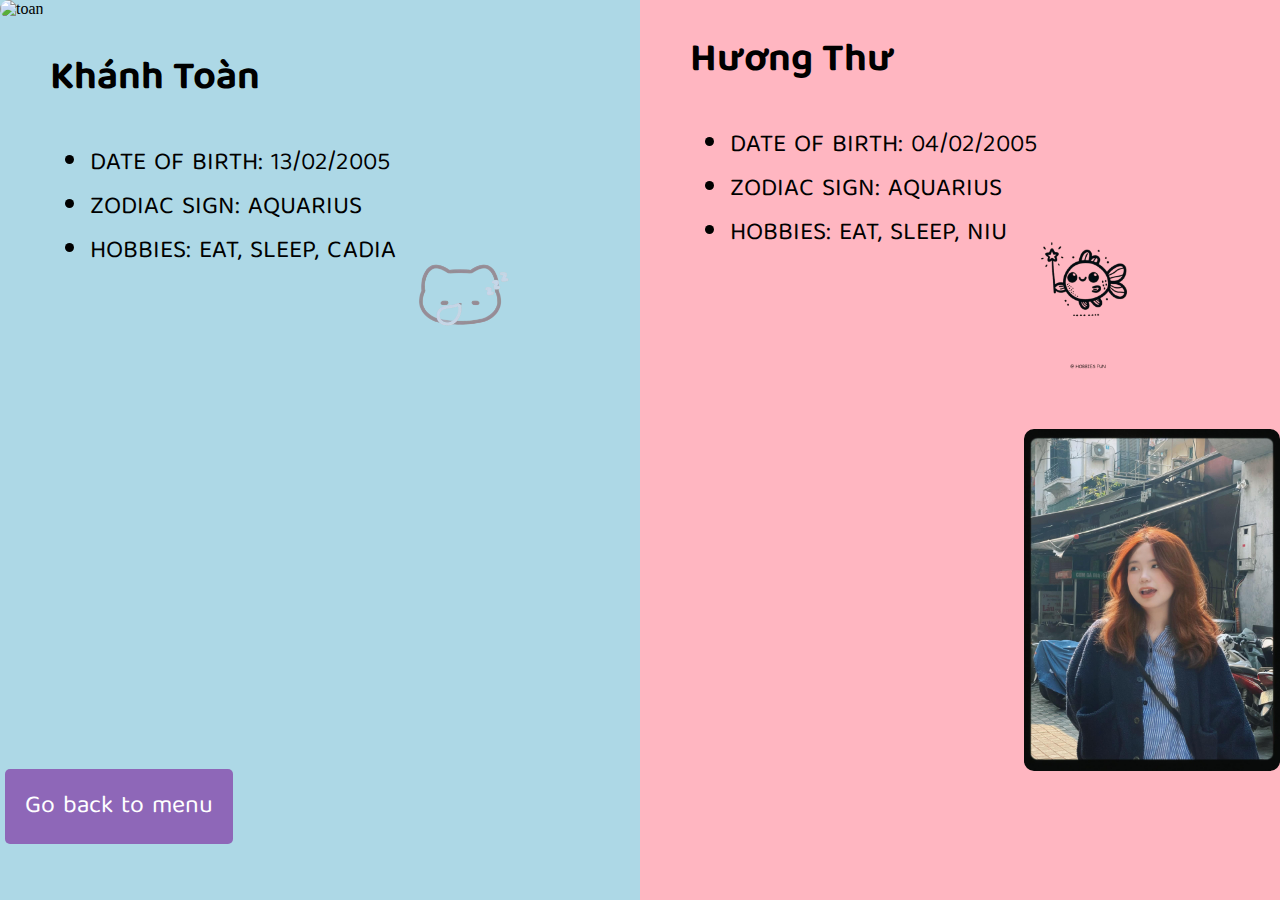
==== html/info.html @ b4d9a455 "." ====
<!DOCTYPE html>

<html lang = "vi">
<head>
    <title>Couple's info</title>
    <meta charset="UTF-8">
    <meta name="viewport" content="width=device-width, initial-scale=1.0">
    <link rel="stylesheet" href="../css/info.css"> <!-- Link to your CSS file -->
    <link href="https://fonts.google.com/share?selection.family=Lobster" rel="stylesheet">
    <link href="https://fonts.googleapis.com/css2?family=Baloo+Tamma+2:wght@400;500&display=swap" rel="stylesheet">
</head>
<body>
    <div class = "left">
        <img id ="imgtoan" src ="pics/36. Nguyễn Khánh Toàn.jpg" alt = "toan">
        <div style="margin-left: 50px;">
            <h1>Khánh Toàn</h1>
            <ul>
                <li>DATE OF BIRTH: 13/02/2005</li>
                <li>ZODIAC SIGN: AQUARIUS</li>
                <li>HOBBIES: EAT, SLEEP, CADIA<img src="pics/caticon.png" style="position:absolute;max-width: 10%;"></li>

            </ul>
        </div>
        <button class="custom-button" style="position: absolute; top: 85%">Go back to menu</button>
    </div>
    <!-- <img id="img1" src="pics/9ccfe61d07681cb6007ea54cec05aa01-removebg-preview.png" alt="heart"> -->
    <div class = "right">
        <div style="margin-left: 50px">
            <h1>Hương Thư</h1>
            <ul>
                <li>DATE OF BIRTH: 04/02/2005</li>
                <li>ZODIAC SIGN: AQUARIUS</li>
                <li>HOBBIES: EAT, SLEEP, NIU <img src="pics/fish-removebg-preview.png" style="position:absolute;max-width: 10%;left:80%; top:20%"></li>
            </ul>
        </div>
        <img id ="imgca" src ="pics/ca.jpg" alt = "ca">
    </div>
    

    <script src="../js/scripts.js"></script>
</body>

</html>
---- css/info.css ----
/* Reset margin mặc định của body */
body {
    margin: 0;
    display: flex;
    height: 100vh; /*Chieu cao man hinh*/
}

/*Ca hai phan chiem 50% man hinh*/
.left, .right{
    flex:1;
}

.left {
    background-color: lightblue; /* Màu nền cho phần bên trái */
}

.right {
    background-color: lightpink; /* Màu nền cho phần bên phải */
}

#img1 {
    position: absolute;
    top: 50%;
    left: 50%;
    transform: translate(-50%,-50%);
    width: 10%;
}

#imgtoan {
    position: relative;
    top: 0%;
    left: 0%;
    width: 40%;
    border-radius: 10px;
}

#imgca {
    position: absolute;
    top: 47.7%;
    left: 80%;
    transform: translate(-10%, -10);
    max-width: 20%;
    border-radius: 10px;
}

h1 {
    font-family: "Baloo Tamma 2", cursive;
    font-size: 40px;

}

li {
    font-size: 25px;
    font-family: "Baloo Tamma 2", cursive;
}

.custom-button {
    background-color: #8e67b8; /* Màu nền */
    color: white; /* Màu chữ */
    border: none; /* Không có viền */
    padding: 10px 20px; /* Khoảng cách bên trong */
    text-align: center; /* Căn giữa văn bản */
    text-decoration: none; /* Bỏ gạch chân */
    display: inline-block; /* Hiển thị inline block */
    font-size: 25px; /* Kích thước chữ */
    font-family: "Baloo Tamma 2", cursive;
    margin: 4px 5px; /* Khoảng cách bên ngoài */
    cursor: pointer; /* Con trỏ khi hover */
    border-radius: 5px; /* Bo góc */
    transition: background-color 0.3s; /* Hiệu ứng chuyển màu */
    width:fit-content;
    height: 75px;

}
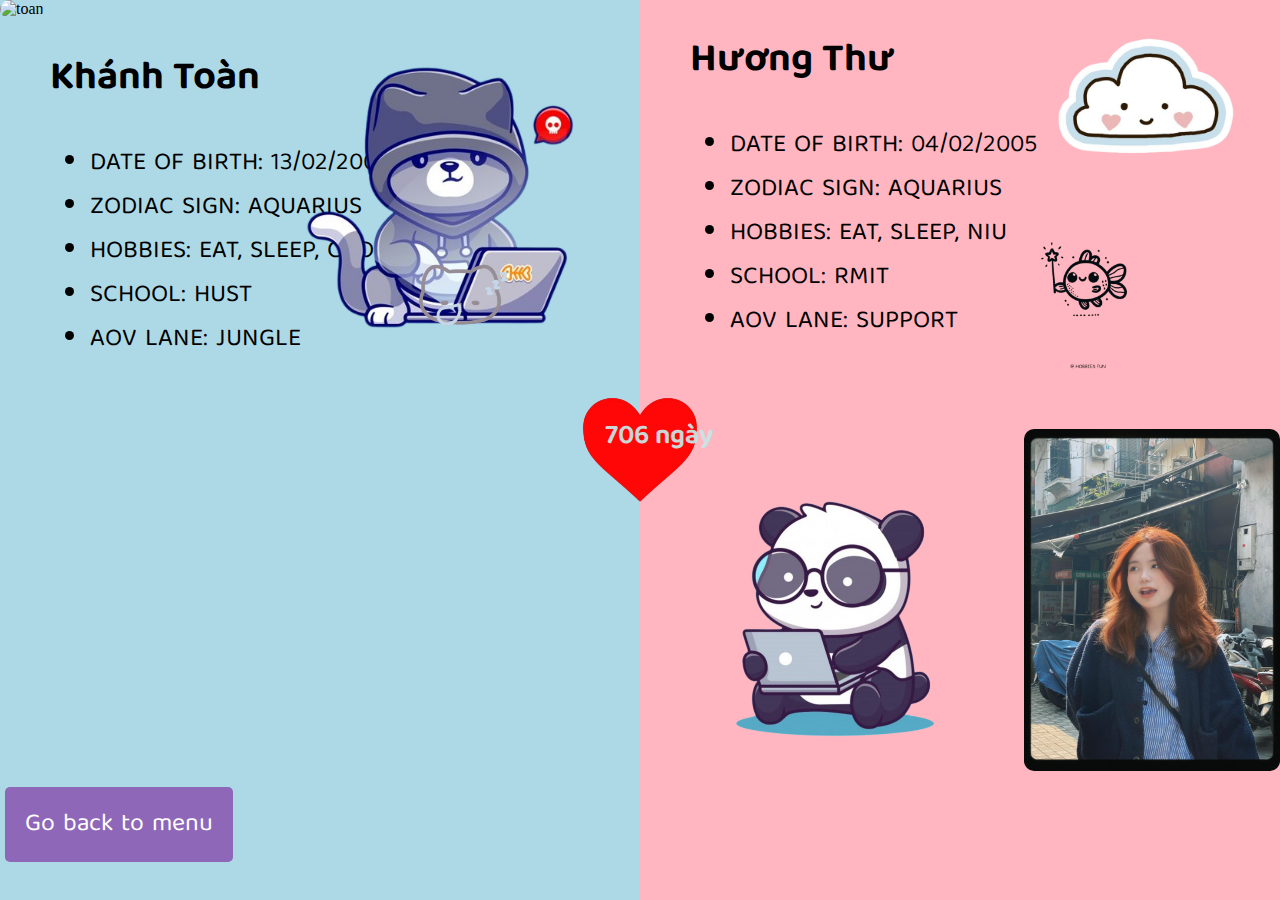
==== commit 4d5cff3b: "done info page" ====
--- a/html/info.html
+++ b/html/info.html
@@ -8,22 +8,28 @@
     <link rel="stylesheet" href="../css/info.css"> <!-- Link to your CSS file -->
     <link href="https://fonts.google.com/share?selection.family=Lobster" rel="stylesheet">
     <link href="https://fonts.googleapis.com/css2?family=Baloo+Tamma+2:wght@400;500&display=swap" rel="stylesheet">
+
 </head>
 <body>
     <div class = "left">
         <img id ="imgtoan" src ="pics/36. Nguyễn Khánh Toàn.jpg" alt = "toan">
+        <img id ="catcode" src ="pics/hacker-removebg-preview.png" alt ="catcode">
         <div style="margin-left: 50px;">
             <h1>Khánh Toàn</h1>
             <ul>
                 <li>DATE OF BIRTH: 13/02/2005</li>
                 <li>ZODIAC SIGN: AQUARIUS</li>
                 <li>HOBBIES: EAT, SLEEP, CADIA<img src="pics/caticon.png" style="position:absolute;max-width: 10%;"></li>
-
+                <li>SCHOOL: HUST</li>
+                <li>AOV LANE: JUNGLE</li>
             </ul>
         </div>
-        <button class="custom-button" style="position: absolute; top: 85%">Go back to menu</button>
+        <button onclick="goBackMenu()" class="custom-button" style="position: absolute; top: 87%">Go back to menu</button>
     </div>
-    <!-- <img id="img1" src="pics/9ccfe61d07681cb6007ea54cec05aa01-removebg-preview.png" alt="heart"> -->
+    <div class ="count_container">
+        <img id="img1" src="pics/9ccfe61d07681cb6007ea54cec05aa01-removebg-preview.png" alt="heart">
+        <h3 id ="day_count">0 ngày</h3>
+    </div>
     <div class = "right">
         <div style="margin-left: 50px">
             <h1>Hương Thư</h1>
@@ -31,13 +37,30 @@
                 <li>DATE OF BIRTH: 04/02/2005</li>
                 <li>ZODIAC SIGN: AQUARIUS</li>
                 <li>HOBBIES: EAT, SLEEP, NIU <img src="pics/fish-removebg-preview.png" style="position:absolute;max-width: 10%;left:80%; top:20%"></li>
+                <li>SCHOOL: RMIT</li>
+                <li>AOV LANE: SUPPORT</li>
             </ul>
         </div>
         <img id ="imgca" src ="pics/ca.jpg" alt = "ca">
+        <img id ="panda" src="pics/pandawork-removebg-preview.png" alt="">
+        <img id = "cloud" src ="pics/cloud-removebg-preview.png" alt="">
     </div>
     
-
+    <script>
+        document.addEventListener('DOMContentLoaded', function() {
+            const targetDate = new Date('2024-08-19');
+            var dayCountElement = document.getElementById("day_count");
+    
+            function updateDayCount(){
+                var now = new Date();
+                var difference = now - targetDate;
+    
+                var days = Math.floor(difference/(1000*60*60*24))
+                dayCountElement.innerHTML = `${days} ngày`;
+            }
+            updateDayCount();
+        });
+        </script>
     <script src="../js/scripts.js"></script>
 </body>
-
 </html>--- a/css/info.css
+++ b/css/info.css
@@ -71,4 +71,32 @@
     width:fit-content;
     height: 75px;
 
+}
+
+#catcode{
+    position: absolute;
+    top: 0%;
+    left: 20%;
+    width: 30%;
+}
+#panda {
+    position: absolute;
+    top: 55%;
+    left: 55%;
+    width: 20%;
+}
+#cloud {
+    position: absolute;
+    top:0%;
+    left:82%;
+    width: 15%;
+}
+
+#day_count {
+    font-family: "Baloo Tamma 2", cursive;
+    font-size: 27px;
+    color:rgba(201, 228, 228, 0.947);
+    position: absolute;
+    top:43%;
+    left: 47.3%;
 }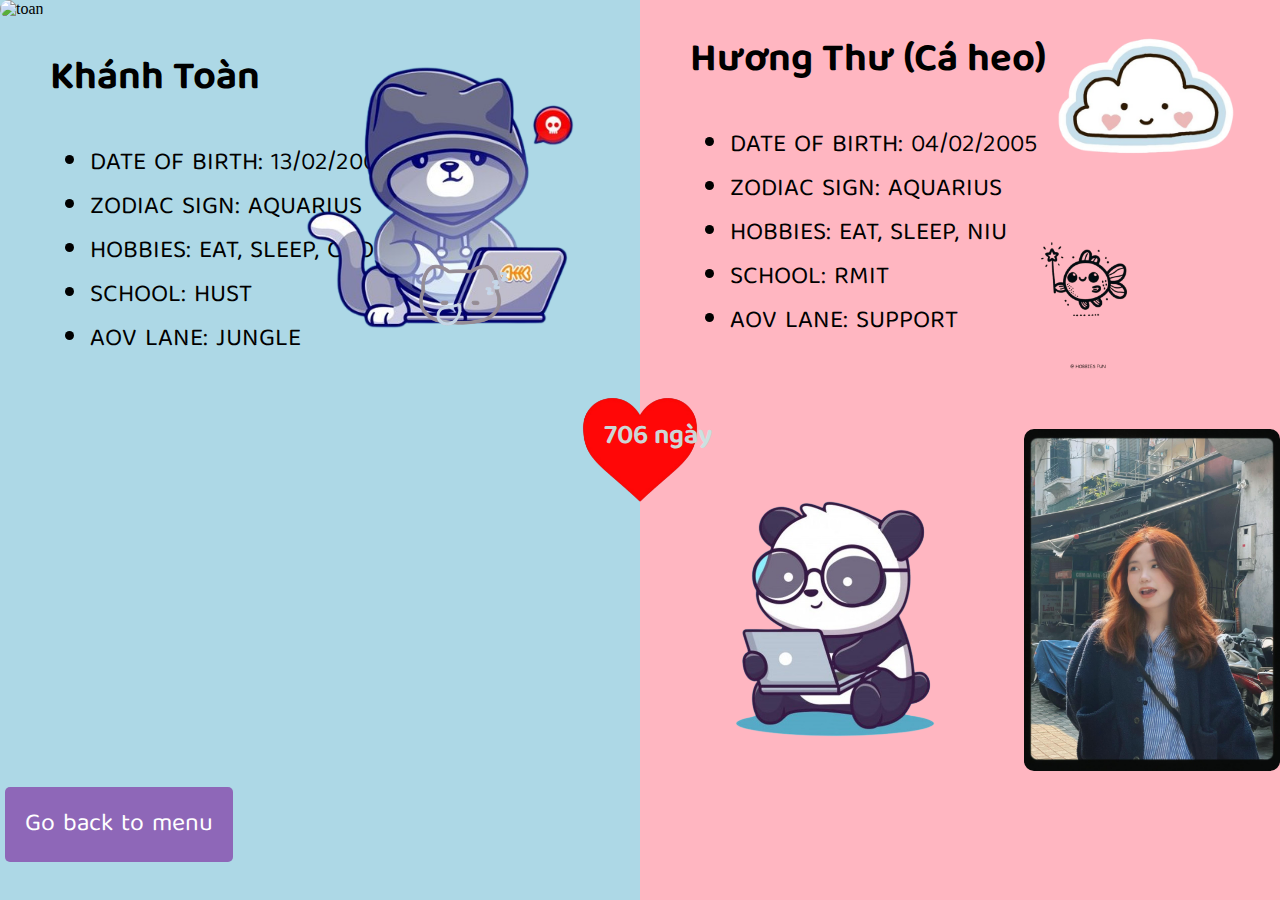
==== commit 6dd66d38: "firstdraft" ====
--- a/html/info.html
+++ b/html/info.html
@@ -8,6 +8,8 @@
     <link rel="stylesheet" href="../css/info.css"> <!-- Link to your CSS file -->
     <link href="https://fonts.google.com/share?selection.family=Lobster" rel="stylesheet">
     <link href="https://fonts.googleapis.com/css2?family=Baloo+Tamma+2:wght@400;500&display=swap" rel="stylesheet">
+    <link rel="icon" href="pics/favicon.ico" type="image/x-icon">
+
 
 </head>
 <body>
@@ -32,7 +34,7 @@
     </div>
     <div class = "right">
         <div style="margin-left: 50px">
-            <h1>Hương Thư</h1>
+            <h1>Hương Thư (Cá heo)</h1>
             <ul>
                 <li>DATE OF BIRTH: 04/02/2005</li>
                 <li>ZODIAC SIGN: AQUARIUS</li>
--- a/css/info.css
+++ b/css/info.css
@@ -72,6 +72,9 @@
     height: 75px;
 
 }
+.custom-button:active{
+    transform: scale(0.95);
+}
 
 #catcode{
     position: absolute;
@@ -98,5 +101,5 @@
     color:rgba(201, 228, 228, 0.947);
     position: absolute;
     top:43%;
-    left: 47.3%;
+    left: 47.2%;
 }